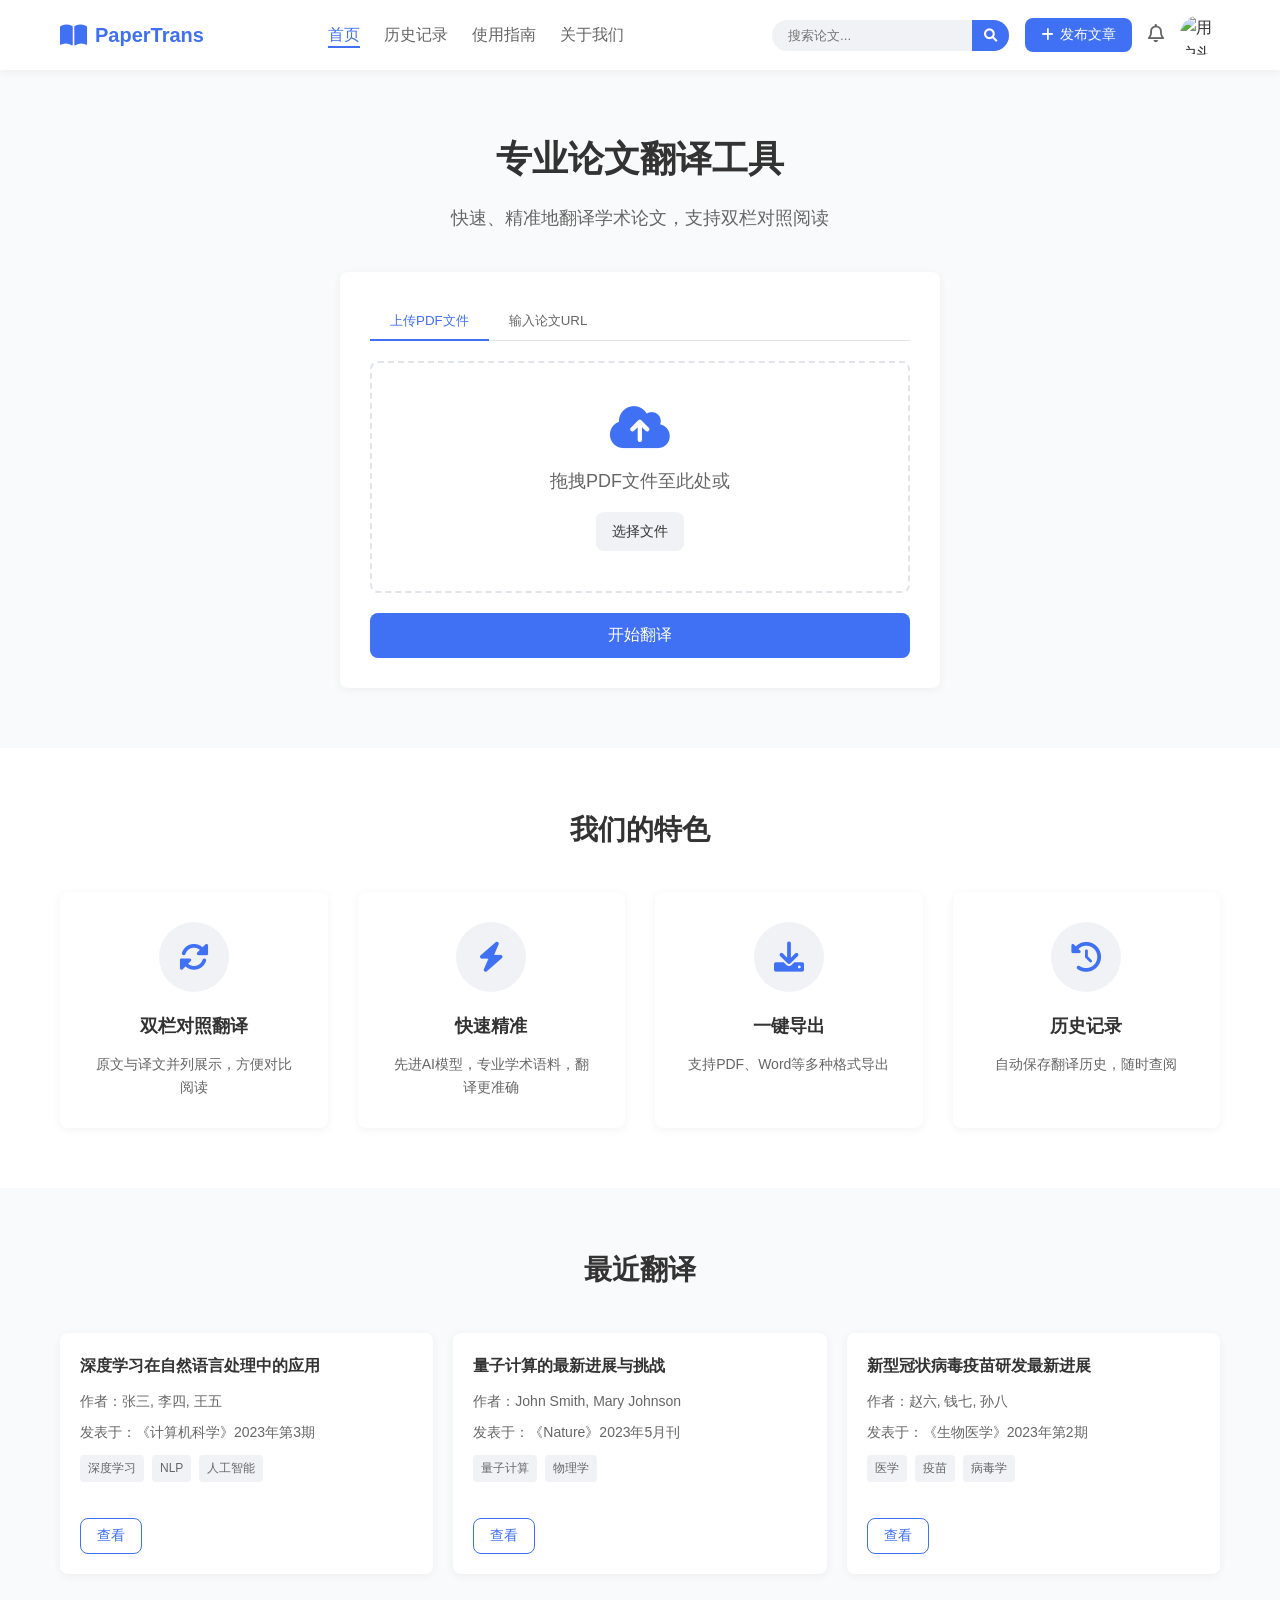
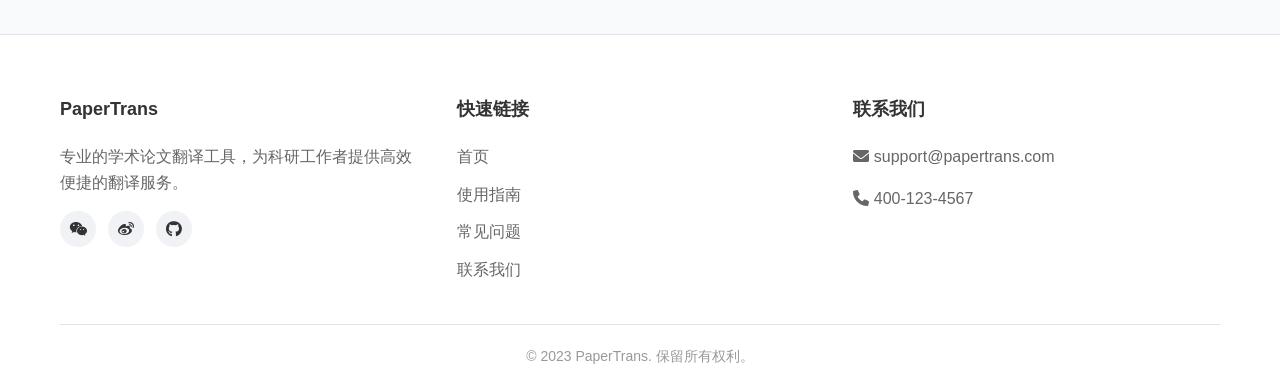
==== index.html @ 597dd5d2 "初始化论文翻译网站PaperTrans项目" ====
<!DOCTYPE html>
<html lang="zh-CN">
<head>
    <meta charset="UTF-8">
    <meta name="viewport" content="width=device-width, initial-scale=1.0">
    <title>论文翻译 | PaperTrans</title>
    <link rel="stylesheet" href="css/styles.css">
    <link rel="stylesheet" href="https://cdnjs.cloudflare.com/ajax/libs/font-awesome/6.0.0-beta3/css/all.min.css">
</head>
<body>
    <header class="navbar">
        <div class="container">
            <div class="logo">
                <i class="fas fa-book-open"></i>
                <span>PaperTrans</span>
            </div>
            <nav>
                <ul>
                    <li><a href="#" class="active">首页</a></li>
                    <li><a href="#">历史记录</a></li>
                    <li><a href="#">使用指南</a></li>
                    <li><a href="#">关于我们</a></li>
                </ul>
            </nav>
            <div class="user-actions">
                <div class="search-bar">
                    <input type="text" placeholder="搜索论文...">
                    <button><i class="fas fa-search"></i></button>
                </div>
                <button class="btn btn-primary"><i class="fas fa-plus"></i> 发布文章</button>
                <div class="notification">
                    <i class="far fa-bell"></i>
                </div>
                <div class="avatar">
                    <img src="https://via.placeholder.com/40" alt="用户头像">
                </div>
            </div>
        </div>
    </header>

    <main>
        <section class="hero">
            <div class="container">
                <h1>专业论文翻译工具</h1>
                <p>快速、精准地翻译学术论文，支持双栏对照阅读</p>
                <div class="upload-container">
                    <div class="tabs">
                        <button class="tab active" data-tab="file">上传PDF文件</button>
                        <button class="tab" data-tab="url">输入论文URL</button>
                    </div>
                    <div class="tab-content" id="file-tab">
                        <div class="upload-area">
                            <i class="fas fa-cloud-upload-alt"></i>
                            <p>拖拽PDF文件至此处或</p>
                            <label for="file-upload" class="btn btn-secondary">选择文件</label>
                            <input type="file" id="file-upload" accept=".pdf" hidden>
                        </div>
                    </div>
                    <div class="tab-content hidden" id="url-tab">
                        <div class="url-input-area">
                            <input type="text" placeholder="请输入论文URL地址...">
                            <button class="btn btn-secondary">获取论文</button>
                        </div>
                    </div>
                    <button class="btn btn-primary translate-btn">开始翻译</button>
                </div>
            </div>
        </section>

        <section class="features">
            <div class="container">
                <h2>我们的特色</h2>
                <div class="feature-cards">
                    <div class="feature-card">
                        <div class="icon">
                            <i class="fas fa-sync-alt"></i>
                        </div>
                        <h3>双栏对照翻译</h3>
                        <p>原文与译文并列展示，方便对比阅读</p>
                    </div>
                    <div class="feature-card">
                        <div class="icon">
                            <i class="fas fa-bolt"></i>
                        </div>
                        <h3>快速精准</h3>
                        <p>先进AI模型，专业学术语料，翻译更准确</p>
                    </div>
                    <div class="feature-card">
                        <div class="icon">
                            <i class="fas fa-download"></i>
                        </div>
                        <h3>一键导出</h3>
                        <p>支持PDF、Word等多种格式导出</p>
                    </div>
                    <div class="feature-card">
                        <div class="icon">
                            <i class="fas fa-history"></i>
                        </div>
                        <h3>历史记录</h3>
                        <p>自动保存翻译历史，随时查阅</p>
                    </div>
                </div>
            </div>
        </section>

        <section class="recent-papers">
            <div class="container">
                <h2>最近翻译</h2>
                <div class="paper-cards">
                    <div class="paper-card">
                        <div class="paper-info">
                            <h3>深度学习在自然语言处理中的应用</h3>
                            <p class="authors">作者：张三, 李四, 王五</p>
                            <p class="journal">发表于：《计算机科学》2023年第3期</p>
                            <div class="tags">
                                <span class="tag">深度学习</span>
                                <span class="tag">NLP</span>
                                <span class="tag">人工智能</span>
                            </div>
                        </div>
                        <div class="paper-actions">
                            <button class="btn btn-outline">查看</button>
                        </div>
                    </div>
                    <div class="paper-card">
                        <div class="paper-info">
                            <h3>量子计算的最新进展与挑战</h3>
                            <p class="authors">作者：John Smith, Mary Johnson</p>
                            <p class="journal">发表于：《Nature》2023年5月刊</p>
                            <div class="tags">
                                <span class="tag">量子计算</span>
                                <span class="tag">物理学</span>
                            </div>
                        </div>
                        <div class="paper-actions">
                            <button class="btn btn-outline">查看</button>
                        </div>
                    </div>
                    <div class="paper-card">
                        <div class="paper-info">
                            <h3>新型冠状病毒疫苗研发最新进展</h3>
                            <p class="authors">作者：赵六, 钱七, 孙八</p>
                            <p class="journal">发表于：《生物医学》2023年第2期</p>
                            <div class="tags">
                                <span class="tag">医学</span>
                                <span class="tag">疫苗</span>
                                <span class="tag">病毒学</span>
                            </div>
                        </div>
                        <div class="paper-actions">
                            <button class="btn btn-outline">查看</button>
                        </div>
                    </div>
                </div>
            </div>
        </section>
    </main>

    <footer>
        <div class="container">
            <div class="footer-content">
                <div class="footer-section">
                    <h3>PaperTrans</h3>
                    <p>专业的学术论文翻译工具，为科研工作者提供高效便捷的翻译服务。</p>
                    <div class="social-icons">
                        <a href="#"><i class="fab fa-weixin"></i></a>
                        <a href="#"><i class="fab fa-weibo"></i></a>
                        <a href="#"><i class="fab fa-github"></i></a>
                    </div>
                </div>
                <div class="footer-section">
                    <h3>快速链接</h3>
                    <ul>
                        <li><a href="#">首页</a></li>
                        <li><a href="#">使用指南</a></li>
                        <li><a href="#">常见问题</a></li>
                        <li><a href="#">联系我们</a></li>
                    </ul>
                </div>
                <div class="footer-section">
                    <h3>联系我们</h3>
                    <p><i class="fas fa-envelope"></i> support@papertrans.com</p>
                    <p><i class="fas fa-phone"></i> 400-123-4567</p>
                </div>
            </div>
            <div class="footer-bottom">
                <p>&copy; 2023 PaperTrans. 保留所有权利。</p>
            </div>
        </div>
    </footer>

    <script src="js/script.js"></script>
</body>
</html>
---- css/styles.css ----
/* 基础样式 */
:root {
    --primary-color: #4070f4;
    --primary-light: #5e8bff;
    --secondary-color: #f0f2f5;
    --text-dark: #333;
    --text-light: #666;
    --text-lighter: #999;
    --white: #fff;
    --border-color: #e1e4e8;
    --shadow: 0 2px 10px rgba(0, 0, 0, 0.05);
    --border-radius: 8px;
}

* {
    margin: 0;
    padding: 0;
    box-sizing: border-box;
}

body {
    font-family: 'PingFang SC', 'Helvetica Neue', Arial, sans-serif;
    color: var(--text-dark);
    line-height: 1.6;
    background-color: #f9fafb;
}

.container {
    width: 100%;
    max-width: 1200px;
    margin: 0 auto;
    padding: 0 20px;
}

a {
    text-decoration: none;
    color: inherit;
}

ul {
    list-style: none;
}

.btn {
    display: inline-flex;
    align-items: center;
    justify-content: center;
    padding: 8px 16px;
    border-radius: var(--border-radius);
    font-weight: 500;
    cursor: pointer;
    transition: all 0.3s ease;
    border: none;
    font-size: 14px;
}

.btn i {
    margin-right: 6px;
}

.btn-primary {
    background-color: var(--primary-color);
    color: var(--white);
}

.btn-primary:hover {
    background-color: var(--primary-light);
}

.btn-secondary {
    background-color: var(--secondary-color);
    color: var(--text-dark);
}

.btn-secondary:hover {
    background-color: #e5e7eb;
}

.btn-outline {
    border: 1px solid var(--primary-color);
    color: var(--primary-color);
    background-color: transparent;
}

.btn-outline:hover {
    background-color: var(--primary-color);
    color: var(--white);
}

.hidden {
    display: none;
}

/* 导航栏 */
.navbar {
    background-color: var(--white);
    box-shadow: var(--shadow);
    position: sticky;
    top: 0;
    z-index: 100;
    padding: 15px 0;
}

.navbar .container {
    display: flex;
    align-items: center;
    justify-content: space-between;
}

.logo {
    display: flex;
    align-items: center;
    font-size: 20px;
    font-weight: 700;
    color: var(--primary-color);
}

.logo i {
    margin-right: 8px;
    font-size: 24px;
}

nav ul {
    display: flex;
}

nav ul li {
    margin-right: 24px;
}

nav ul li a {
    font-weight: 500;
    color: var(--text-light);
    position: relative;
}

nav ul li a.active,
nav ul li a:hover {
    color: var(--primary-color);
}

nav ul li a.active::after {
    content: '';
    position: absolute;
    bottom: -5px;
    left: 0;
    width: 100%;
    height: 2px;
    background-color: var(--primary-color);
}

.user-actions {
    display: flex;
    align-items: center;
}

.search-bar {
    display: flex;
    margin-right: 16px;
    background-color: var(--secondary-color);
    border-radius: 20px;
    overflow: hidden;
}

.search-bar input {
    border: none;
    outline: none;
    background-color: transparent;
    padding: 8px 16px;
    width: 200px;
}

.search-bar button {
    background-color: var(--primary-color);
    color: var(--white);
    border: none;
    padding: 8px 12px;
    cursor: pointer;
}

.notification {
    margin: 0 16px;
    position: relative;
    cursor: pointer;
}

.notification i {
    font-size: 18px;
    color: var(--text-light);
}

.avatar {
    width: 40px;
    height: 40px;
    border-radius: 50%;
    overflow: hidden;
}

.avatar img {
    width: 100%;
    height: 100%;
    object-fit: cover;
}

/* Hero区域 */
.hero {
    padding: 60px 0;
    text-align: center;
}

.hero h1 {
    font-size: 36px;
    margin-bottom: 16px;
    color: var(--text-dark);
}

.hero p {
    font-size: 18px;
    color: var(--text-light);
    margin-bottom: 40px;
}

.upload-container {
    background-color: var(--white);
    border-radius: var(--border-radius);
    box-shadow: var(--shadow);
    padding: 30px;
    max-width: 600px;
    margin: 0 auto;
}

.tabs {
    display: flex;
    margin-bottom: 20px;
    border-bottom: 1px solid var(--border-color);
}

.tab {
    background: none;
    border: none;
    padding: 10px 20px;
    font-weight: 500;
    color: var(--text-light);
    cursor: pointer;
    position: relative;
}

.tab.active {
    color: var(--primary-color);
}

.tab.active::after {
    content: '';
    position: absolute;
    bottom: -1px;
    left: 0;
    width: 100%;
    height: 2px;
    background-color: var(--primary-color);
}

.upload-area {
    border: 2px dashed var(--border-color);
    border-radius: var(--border-radius);
    padding: 40px;
    text-align: center;
    margin-bottom: 20px;
    transition: all 0.3s ease;
}

.upload-area:hover {
    border-color: var(--primary-color);
}

.upload-area i {
    font-size: 48px;
    color: var(--primary-color);
    margin-bottom: 16px;
}

.upload-area p {
    margin-bottom: 16px;
    color: var(--text-light);
}

.url-input-area {
    display: flex;
    margin-bottom: 20px;
}

.url-input-area input {
    flex: 1;
    padding: 10px 16px;
    border: 1px solid var(--border-color);
    border-radius: var(--border-radius) 0 0 var(--border-radius);
    outline: none;
}

.url-input-area button {
    border-radius: 0 var(--border-radius) var(--border-radius) 0;
}

.translate-btn {
    width: 100%;
    padding: 12px;
    font-size: 16px;
}

/* 特色功能区 */
.features {
    padding: 60px 0;
    background-color: var(--white);
}

.features h2 {
    text-align: center;
    margin-bottom: 40px;
    font-size: 28px;
}

.feature-cards {
    display: grid;
    grid-template-columns: repeat(auto-fit, minmax(250px, 1fr));
    gap: 30px;
}

.feature-card {
    background-color: var(--white);
    border-radius: var(--border-radius);
    padding: 30px;
    text-align: center;
    box-shadow: var(--shadow);
    transition: transform 0.3s ease;
}

.feature-card:hover {
    transform: translateY(-5px);
}

.feature-card .icon {
    width: 70px;
    height: 70px;
    border-radius: 50%;
    background-color: var(--secondary-color);
    display: flex;
    align-items: center;
    justify-content: center;
    margin: 0 auto 20px;
}

.feature-card .icon i {
    font-size: 30px;
    color: var(--primary-color);
}

.feature-card h3 {
    margin-bottom: 12px;
    font-size: 18px;
}

.feature-card p {
    color: var(--text-light);
    font-size: 14px;
}

/* 最近翻译区 */
.recent-papers {
    padding: 60px 0;
}

.recent-papers h2 {
    text-align: center;
    margin-bottom: 40px;
    font-size: 28px;
}

.paper-cards {
    display: grid;
    grid-template-columns: repeat(auto-fit, minmax(300px, 1fr));
    gap: 20px;
}

.paper-card {
    background-color: var(--white);
    border-radius: var(--border-radius);
    padding: 20px;
    box-shadow: var(--shadow);
    display: flex;
    flex-direction: column;
    justify-content: space-between;
}

.paper-info h3 {
    font-size: 16px;
    margin-bottom: 12px;
}

.paper-info .authors,
.paper-info .journal {
    font-size: 14px;
    color: var(--text-light);
    margin-bottom: 8px;
}

.paper-info .tags {
    display: flex;
    flex-wrap: wrap;
    margin: 12px 0;
}

.tag {
    background-color: var(--secondary-color);
    color: var(--text-light);
    font-size: 12px;
    padding: 4px 8px;
    border-radius: 4px;
    margin-right: 8px;
    margin-bottom: 8px;
}

.paper-actions {
    margin-top: 16px;
}

/* 页脚 */
footer {
    background-color: var(--white);
    padding: 60px 0 20px;
    border-top: 1px solid var(--border-color);
}

.footer-content {
    display: grid;
    grid-template-columns: repeat(auto-fit, minmax(250px, 1fr));
    gap: 30px;
    margin-bottom: 30px;
}

.footer-section h3 {
    font-size: 18px;
    margin-bottom: 20px;
}

.footer-section p {
    color: var(--text-light);
    margin-bottom: 16px;
}

.social-icons {
    display: flex;
    margin-top: 16px;
}

.social-icons a {
    width: 36px;
    height: 36px;
    border-radius: 50%;
    background-color: var(--secondary-color);
    display: flex;
    align-items: center;
    justify-content: center;
    margin-right: 12px;
    transition: all 0.3s ease;
}

.social-icons a:hover {
    background-color: var(--primary-color);
    color: var(--white);
}

.footer-section ul li {
    margin-bottom: 12px;
}

.footer-section ul li a {
    color: var(--text-light);
    transition: color 0.3s ease;
}

.footer-section ul li a:hover {
    color: var(--primary-color);
}

.footer-bottom {
    text-align: center;
    padding-top: 20px;
    border-top: 1px solid var(--border-color);
}

.footer-bottom p {
    color: var(--text-lighter);
    font-size: 14px;
}

/* 响应式设计 */
@media (max-width: 768px) {
    nav {
        display: none;
    }
    
    .search-bar {
        display: none;
    }
    
    .hero h1 {
        font-size: 28px;
    }
    
    .hero p {
        font-size: 16px;
    }
    
    .upload-container {
        padding: 20px;
    }
    
    .upload-area {
        padding: 20px;
    }
}
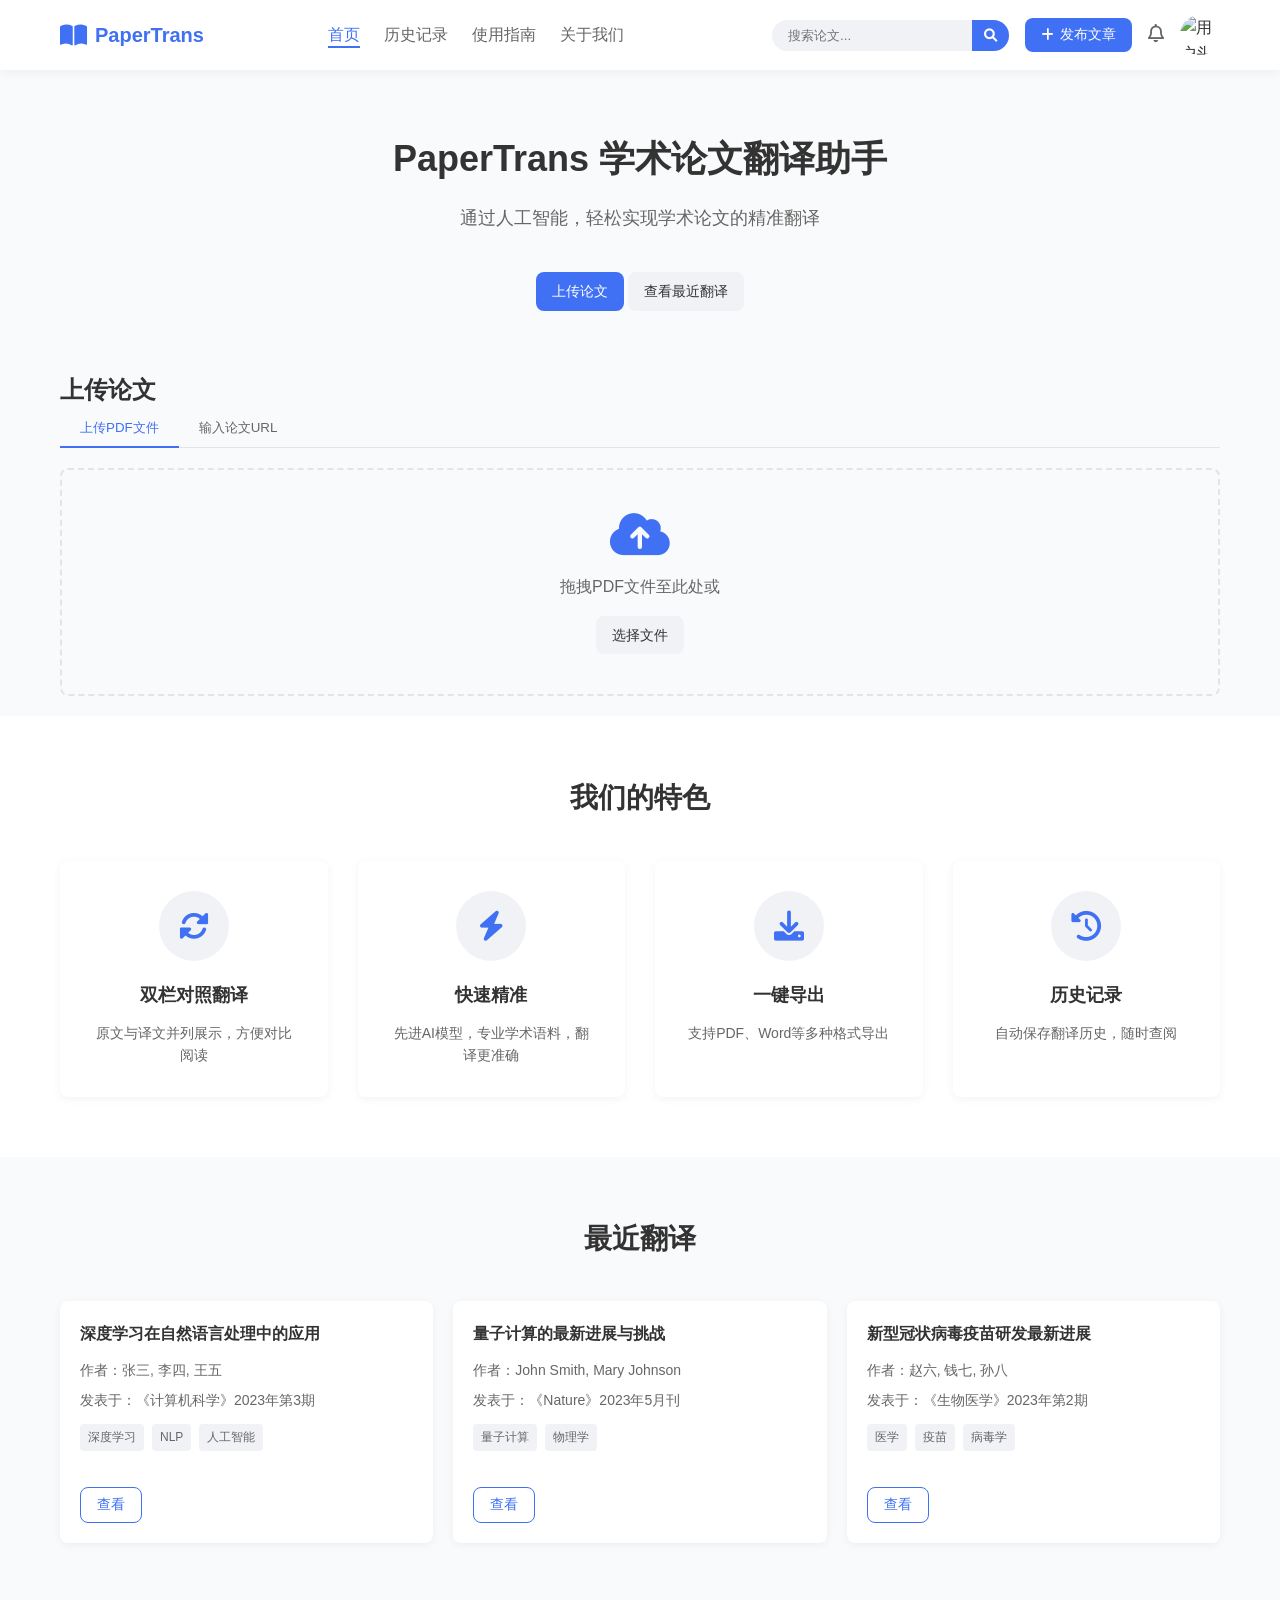
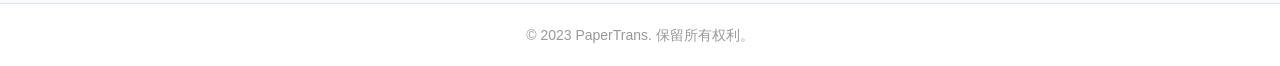
==== commit 0f934a95: "111" ====
--- a/index.html
+++ b/index.html
@@ -16,10 +16,10 @@
             </div>
             <nav>
                 <ul>
-                    <li><a href="#" class="active">首页</a></li>
-                    <li><a href="#">历史记录</a></li>
-                    <li><a href="#">使用指南</a></li>
-                    <li><a href="#">关于我们</a></li>
+                    <li><a href="index.html" class="active">首页</a></li>
+                    <li><a href="history.html">历史记录</a></li>
+                    <li><a href="guide.html">使用指南</a></li>
+                    <li><a href="about.html">关于我们</a></li>
                 </ul>
             </nav>
             <div class="user-actions">
@@ -41,29 +41,40 @@
     <main>
         <section class="hero">
             <div class="container">
-                <h1>专业论文翻译工具</h1>
-                <p>快速、精准地翻译学术论文，支持双栏对照阅读</p>
-                <div class="upload-container">
-                    <div class="tabs">
-                        <button class="tab active" data-tab="file">上传PDF文件</button>
-                        <button class="tab" data-tab="url">输入论文URL</button>
+                <h1>PaperTrans 学术论文翻译助手</h1>
+                <p>通过人工智能，轻松实现学术论文的精准翻译</p>
+                
+                <div class="hero-actions">
+                    <a href="#upload" class="btn btn-primary">上传论文</a>
+                    <a href="translate.html" class="btn btn-secondary">查看最近翻译</a>
+                </div>
+            </div>
+        </section>
+
+        <section id="upload" class="upload-section">
+            <div class="container">
+                <h2>上传论文</h2>
+                <div class="tabs">
+                    <button class="tab active" data-tab="file">上传PDF文件</button>
+                    <button class="tab" data-tab="url">输入论文URL</button>
+                </div>
+                <div class="tab-content" id="file-tab">
+                    <div class="upload-area">
+                        <i class="fas fa-cloud-upload-alt"></i>
+                        <p>拖拽PDF文件至此处或</p>
+                        <label for="file-upload" class="btn btn-secondary">选择文件</label>
+                        <input type="file" id="file-upload" accept=".pdf" hidden>
+                        <div id="upload-status" class="status hidden"></div>
                     </div>
-                    <div class="tab-content" id="file-tab">
-                        <div class="upload-area">
-                            <i class="fas fa-cloud-upload-alt"></i>
-                            <p>拖拽PDF文件至此处或</p>
-                            <label for="file-upload" class="btn btn-secondary">选择文件</label>
-                            <input type="file" id="file-upload" accept=".pdf" hidden>
-                        </div>
+                    <div class="file-info-container hidden"></div>
+                </div>
+                <div class="tab-content hidden" id="url-tab">
+                    <div class="url-input-area">
+                        <input type="text" placeholder="请输入论文URL地址...">
+                        <button class="btn btn-secondary">获取论文</button>
                     </div>
-                    <div class="tab-content hidden" id="url-tab">
-                        <div class="url-input-area">
-                            <input type="text" placeholder="请输入论文URL地址...">
-                            <button class="btn btn-secondary">获取论文</button>
-                        </div>
-                    </div>
-                    <button class="btn btn-primary translate-btn">开始翻译</button>
                 </div>
+                <button id="upload-btn" class="btn btn-primary translate-btn hidden">上传并处理</button>
             </div>
         </section>
 
@@ -158,31 +169,6 @@
 
     <footer>
         <div class="container">
-            <div class="footer-content">
-                <div class="footer-section">
-                    <h3>PaperTrans</h3>
-                    <p>专业的学术论文翻译工具，为科研工作者提供高效便捷的翻译服务。</p>
-                    <div class="social-icons">
-                        <a href="#"><i class="fab fa-weixin"></i></a>
-                        <a href="#"><i class="fab fa-weibo"></i></a>
-                        <a href="#"><i class="fab fa-github"></i></a>
-                    </div>
-                </div>
-                <div class="footer-section">
-                    <h3>快速链接</h3>
-                    <ul>
-                        <li><a href="#">首页</a></li>
-                        <li><a href="#">使用指南</a></li>
-                        <li><a href="#">常见问题</a></li>
-                        <li><a href="#">联系我们</a></li>
-                    </ul>
-                </div>
-                <div class="footer-section">
-                    <h3>联系我们</h3>
-                    <p><i class="fas fa-envelope"></i> support@papertrans.com</p>
-                    <p><i class="fas fa-phone"></i> 400-123-4567</p>
-                </div>
-            </div>
             <div class="footer-bottom">
                 <p>&copy; 2023 PaperTrans. 保留所有权利。</p>
             </div>
--- a/css/styles.css
+++ b/css/styles.css
@@ -425,66 +425,12 @@
 /* 页脚 */
 footer {
     background-color: var(--white);
-    padding: 60px 0 20px;
+    padding: 20px 0;
     border-top: 1px solid var(--border-color);
 }
 
-.footer-content {
-    display: grid;
-    grid-template-columns: repeat(auto-fit, minmax(250px, 1fr));
-    gap: 30px;
-    margin-bottom: 30px;
-}
-
-.footer-section h3 {
-    font-size: 18px;
-    margin-bottom: 20px;
-}
-
-.footer-section p {
-    color: var(--text-light);
-    margin-bottom: 16px;
-}
-
-.social-icons {
-    display: flex;
-    margin-top: 16px;
-}
-
-.social-icons a {
-    width: 36px;
-    height: 36px;
-    border-radius: 50%;
-    background-color: var(--secondary-color);
-    display: flex;
-    align-items: center;
-    justify-content: center;
-    margin-right: 12px;
-    transition: all 0.3s ease;
-}
-
-.social-icons a:hover {
-    background-color: var(--primary-color);
-    color: var(--white);
-}
-
-.footer-section ul li {
-    margin-bottom: 12px;
-}
-
-.footer-section ul li a {
-    color: var(--text-light);
-    transition: color 0.3s ease;
-}
-
-.footer-section ul li a:hover {
-    color: var(--primary-color);
-}
-
 .footer-bottom {
     text-align: center;
-    padding-top: 20px;
-    border-top: 1px solid var(--border-color);
 }
 
 .footer-bottom p {
